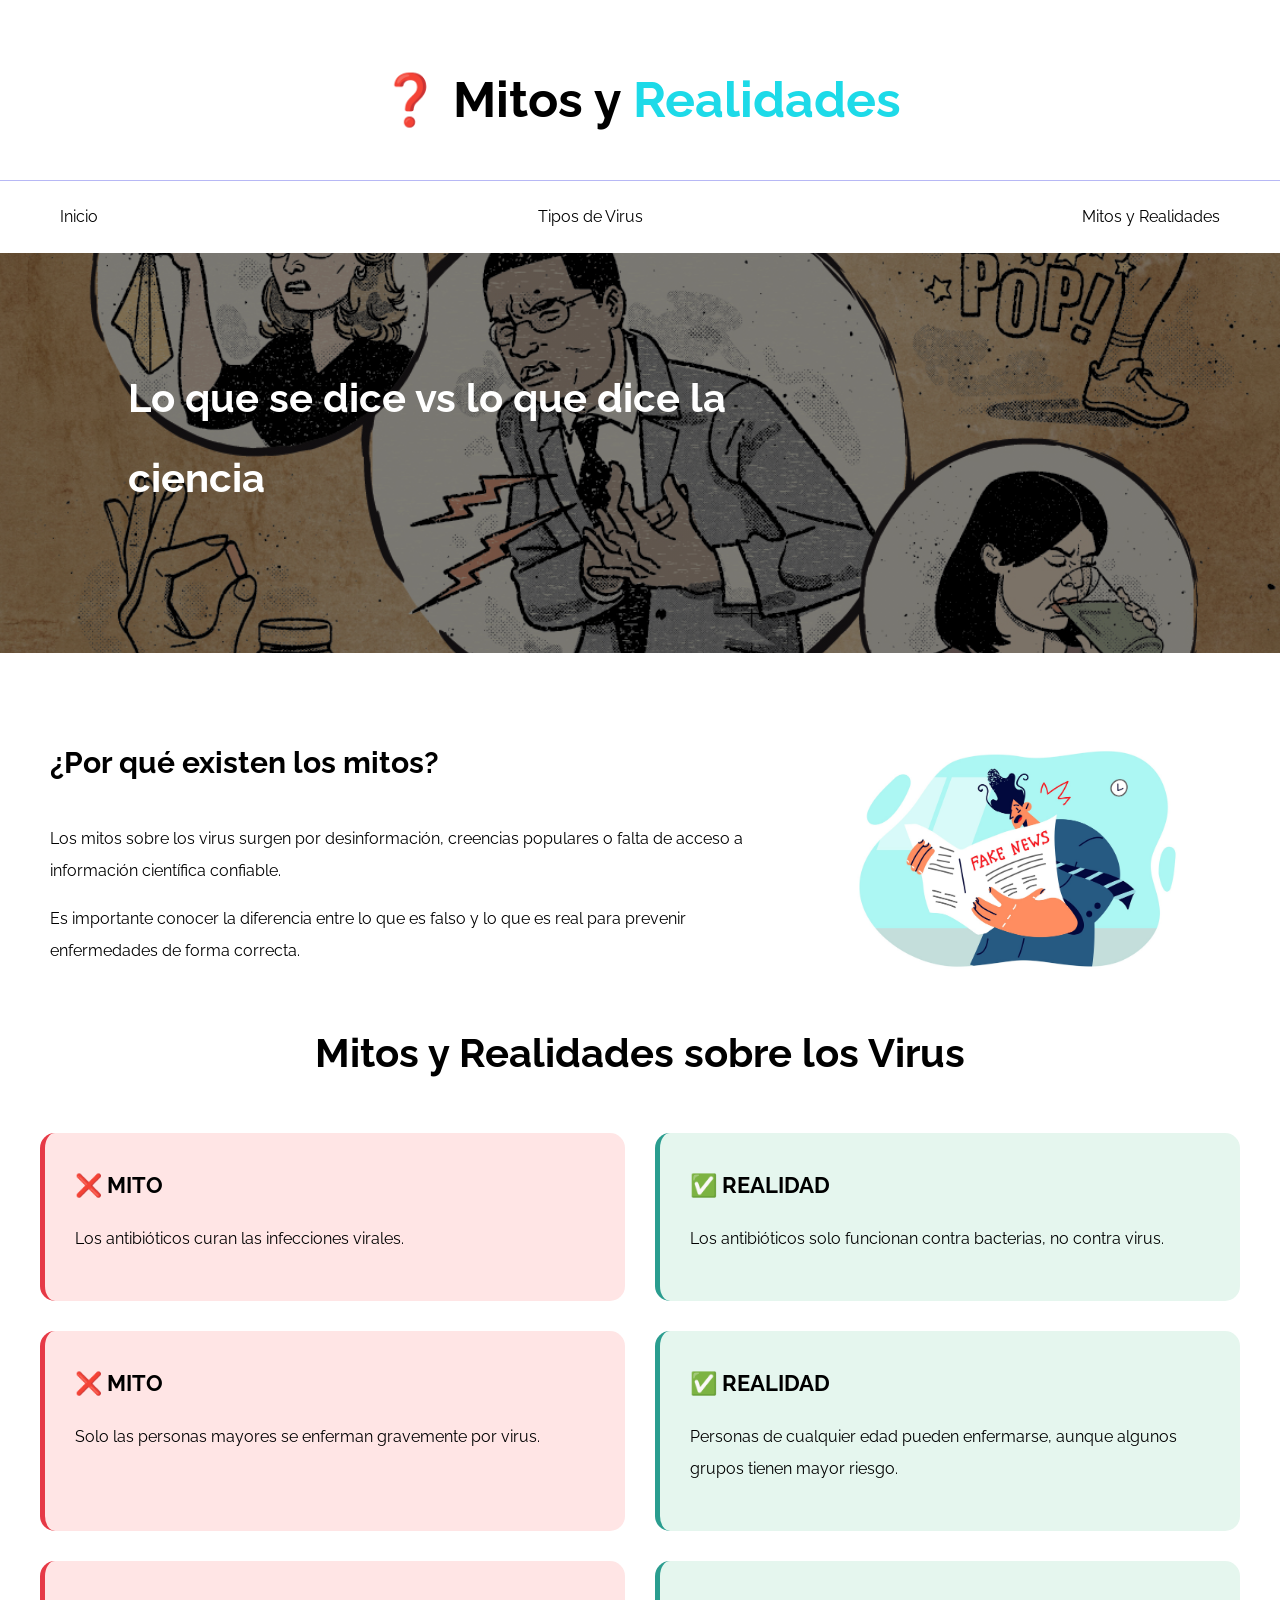
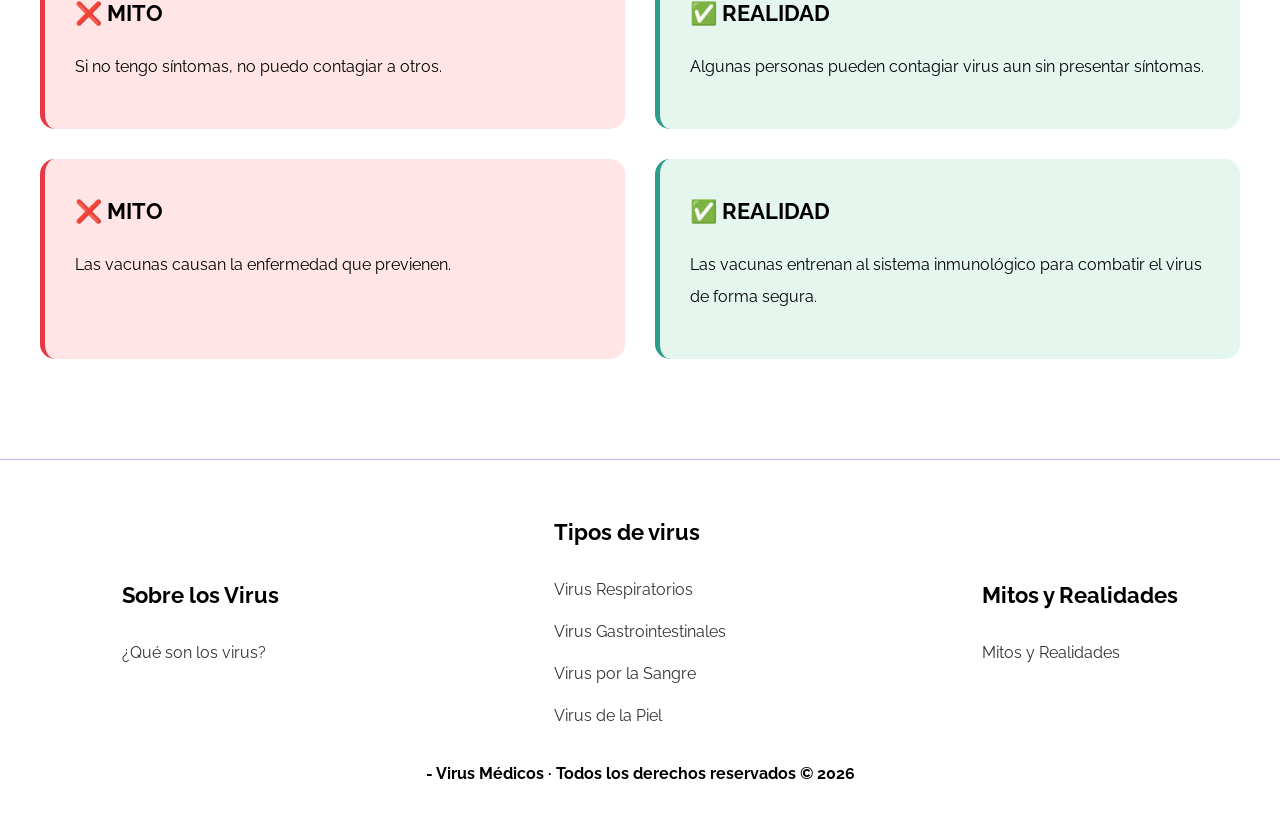
==== mitos-realidades.html @ 78aac9e4 "first commit" ====
<!DOCTYPE html>
<html lang="es">
<head>
    <meta charset="UTF-8">
    <meta name="viewport" content="width=device-width, initial-scale=1.0">

    <link rel="stylesheet" href="css/normalize.css">

    <link rel="preconnect" href="https://fonts.googleapis.com">
    <link rel="preconnect" href="https://fonts.gstatic.com" crossorigin>
    <link href="https://fonts.googleapis.com/css2?family=Playfair+Display:wght@400..900&family=Raleway:wght@300..900&display=swap" rel="stylesheet">
    <link rel="icon" href="img/favicon.webp" type="image/x-icon">
    <link rel="stylesheet" href="css/styles.css">
    <title>Mitos y Realidades</title>
</head>
<body class="page">

<header>
    <h1 class="nombre-sitio">
        ❓ Mitos y <span>Realidades</span>
    </h1>
</header>

<div class="contenedor-navegacion">
    <nav class="navegacion-principal contenedor">
        <a href="index.html">Inicio</a>
         <a href="index.html#tipos-virus">Tipos de Virus</a>
        <a href="mitos-realidades.html">Mitos y Realidades</a>
    </nav>
</div>

<!-- HERO -->
<section class="hero hero-mitos">
    <div class="hero-texto">
        <h2>Lo que se dice vs lo que dice la ciencia</h2>
    </div>
</section>

<main class="contenedor contenido-principal">

    <!-- INTRO -->
    <section class="bloque-con-imagen">
        <div class="texto">
            <h3>¿Por qué existen los mitos?</h3>
            <p>
                Los mitos sobre los virus surgen por desinformación, creencias populares
                o falta de acceso a información científica confiable.
            </p>
            <p>
                Es importante conocer la diferencia entre lo que es falso y lo que es real
                para prevenir enfermedades de forma correcta.
            </p>
        </div>
        <div class="img-wrapper virus-img">
            <img src="img/mitos.jpg" alt="Mitos y realidades">
        </div>
    </section>

    <!-- TARJETAS -->
    <section>
        <h2 class="text-center">Mitos y Realidades sobre los Virus</h2>

        <div class="grid-mitos">
            <div class="card-mito">
                <h4>❌ MITO</h4>
                <p>
                    Los antibióticos curan las infecciones virales.
                </p>
            </div>
            <div class="card-realidad">
                <h4>✅ REALIDAD</h4>
                <p>
                    Los antibióticos solo funcionan contra bacterias,
                    no contra virus.
                </p>
            </div>
            <div class="card-mito">
                <h4>❌ MITO</h4>
                <p>
                    Solo las personas mayores se enferman gravemente por virus.
                </p>
            </div>
            <div class="card-realidad">
                <h4>✅ REALIDAD</h4>
                <p>
                    Personas de cualquier edad pueden enfermarse,
                    aunque algunos grupos tienen mayor riesgo.
                </p>
            </div>
            <div class="card-mito">
                <h4>❌ MITO</h4>
                <p>
                    Si no tengo síntomas, no puedo contagiar a otros.
                </p>
            </div>

            <div class="card-realidad">
                <h4>✅ REALIDAD</h4>
                <p>
                    Algunas personas pueden contagiar virus
                    aun sin presentar síntomas.
                </p>
            </div>
            <div class="card-mito">
                <h4>❌ MITO</h4>
                <p>
                    Las vacunas causan la enfermedad que previenen.
                </p>
            </div>

            <div class="card-realidad">
                <h4>✅ REALIDAD</h4>
                <p>
                    Las vacunas entrenan al sistema inmunológico
                    para combatir el virus de forma segura.
                </p>
            </div>

        </div>
    </section>

</main>

<!-- Footer -->
<footer class="site-footer">
    <div class="contenedor footer-grid">

        <div class="footer-col">
            <h4>Sobre los Virus</h4>
            <a href="index.html">¿Qué son los virus?</a>
        </div>
        <div class="footer-col">
            <h4>Tipos de virus</h4>
            <a href="virus-respiratorios.html">Virus Respiratorios</a>
            <a href="virus-gastrointestinales.html">Virus Gastrointestinales</a>
            <a href="virus-sangre.html">Virus por la Sangre</a>
            <a href="virus-piel.html">Virus de la Piel</a>
        </div>
        <div class="footer-col">
            <h4>Mitos y Realidades</h4>
            <a href="mitos-realidades.html">Mitos y Realidades</a>
        </div>

    </div>

    <p class="copyright">
     <a href="chivo.html">- </a>Virus Médicos · Todos los derechos reservados &copy; 2026
    </p>
</footer>

</body>
</html>
---- css/styles.css ----
html {
    box-sizing: border-box;
    font-size: 62.5%;
}

*, *::before, *::after {
    box-sizing: inherit;
}

body {
    font-family: 'Raleway', sans-serif;
    font-size: 1.6rem;
    line-height: 2;
}

/* PANEOS */

@keyframes pageEnter {
  from {
    opacity: 0;
    transform: translateX(40px);
  }
  to {
    opacity: 1;
    transform: translateX(0);
  }
}

.page {
  animation: pageEnter 0.8s ease-out;
}


/* TITULOS */

h1, h2, h3, h4 {
    margin: 0 0 3rem 0;
}

h1 { font-size: 5rem; }
h2 { font-size: 4rem; }
h3 { font-size: 3rem; }
h4 { font-size: 2.2rem; }

/* GENERALES */

a {
    text-decoration: none;
    color: black;
}

.text-center {
    text-align: center;
}

.contenedor {
    max-width: 180rem;
    margin: 0 auto;
    display: grid;
    place-items: center;
}

/* HEADER */

.nombre-sitio {
    margin-top: 5rem;
    text-align: center;
}

.nombre-sitio span {
    color: #1ddae8;
}

/* NAVEGACIÓN */

.contenedor-navegacion {
    border-top: 0.1rem solid #b7b8f5;
}

.navegacion-principal {
    padding: 2rem 6rem;
    display: flex;
    justify-content: space-between;
}

/* HERO */
.hero-virus {
    background-image: linear-gradient(
        rgba(0,0,0,.5),
        rgba(0,0,0,.5)
    ), url("../img/hero-index.jpg");
    height: 40rem;
    background-size: cover;
    background-position: center;
    display: flex;
    align-items: center;
}

.hero-respiratorio {
    background-image: linear-gradient(
        rgba(0,0,0,.5),
        rgba(0,0,0,.5)
    ), url("../img/virus-respiratorio.jpg");
    height: 40rem;
    background-size: cover;
    background-position: center;
    display: flex;
    align-items: center;
}

.hero-piel {
    background-image: linear-gradient(
        rgba(0,0,0,.5),
        rgba(0,0,0,.5)
    ), url("../img/virus-piel.avif");
    height: 40rem;
    background-size: cover;
    background-position: center;
    display: flex;
    align-items: center;
}
.hero-sangre {
    background-image: linear-gradient(
        rgba(0,0,0,.5),
        rgba(0,0,0,.5)
    ), url("../img/virus-sangre.webp");
    height: 40rem;
    background-size: cover;
    background-position: center;
    display: flex;
    align-items: center;
}
.hero-gastrointestinal {
    background-image: linear-gradient(
        rgba(0,0,0,.5),
        rgba(0,0,0,.5)
    ), url("../img/virus-gastrointestinales.webp");
    height: 40rem;
    background-size: cover;
    background-position: center;
    display: flex;
    align-items: center;
}

.hero-mitos {
    background-image: linear-gradient(
        rgba(0,0,0,.5),
        rgba(0,0,0,.5)
    ), url("../img/mitos-realidades.jpg");
    height: 40rem;
    background-size: cover;
    background-position: center;
    display: flex;
    align-items: center;
}
.hero-texto {
    color: white;
    max-width: 60rem;
    margin-left: 10%;
}

/* CONTENIDO */

.contenido-principal {
    padding-top: 5rem;
}

.contenedor-info {
    background-color: #ffff;
    padding: 4rem 5rem;
    border-radius: 2rem;
}
.bloque-info {
    margin-bottom: 5rem;

}

.lista li {
    margin-bottom: 1rem;
}

.contenedor-inicial {
    display: grid;
    place-items: center;
    margin: 5rem 2rem;
    background-color: #2E7D32;
    border-radius: 2rem;
}

.contenedor-final {
    display: grid;
    place-items: center;
    margin: 5rem 2rem;
    background-color: #1565C0;
    border-radius: 2rem;
    color:white;
}

/* BLOQUES CON IMAGEN */
.bloque-con-imagen {
    display: grid;
    grid-template-columns: 2fr 1fr;
    gap: 4rem;
    align-items: center;
    margin: 3rem 5rem;
}

.bloque-con-imagen img {
    padding-right: 2rem;
    width: 30rem;
    height: auto;
}

.bloque-con-imagen.invertido {
    grid-template-columns: auto 2fr;
}

.img-wrapper {
    display: flex;
    justify-content: center;
    align-items: center;
}


/* TIPOS DE VIRUS */
.virus-link {
    text-decoration: none;
    color: inherit;
}

.virus-horizontal {
    display: grid;
    grid-template-columns: 1fr 2fr;
    gap: 4rem;
    align-items: center;
    margin: 5rem;
    padding: 3rem;
    border-radius: 1.5rem;
    transition: transform 0.3s, box-shadow 0.3s;
    background-color: #1565C0;
}

.virus-horizontal.invertido {
    grid-template-columns: 2fr 1fr;
}

.virus-horizontal:hover {
    transform: translateY(-5px);
    box-shadow: 0 1rem 2rem rgba(0,0,0,.15);
    cursor: pointer;
}

.virus-img img {
    width: 40rem;
    border-radius: 1rem;
}

.ejemplos {
    font-weight: bold;
    margin-top: 1rem;
}

.nota-click {
    text-align: center;
    font-style: italic;
    margin-top: 4rem;
}

/* TARJETAS DE VIRUS */

.grid-virus {
    display: grid;
    grid-template-columns: repeat(auto-fit, minmax(25rem, 1fr));
    gap: 3rem;
}

.card-virus {
    background-color: #f2f6ff;
    padding: 3rem;
    border-radius: 1rem;
    border-left: 0.5rem solid #037bc0;
}

.card-virus ul {
    padding-left: 2rem;
    margin-bottom: 1.5rem;
}

/* MITOS Y REALIDADES */

.grid-mitos {
    display: grid;
    grid-template-columns: repeat(2, 1fr);
    gap: 3rem;
    margin: 4rem;
}

.card-mito,
.card-realidad {
    padding: 3rem;
    border-radius: 1.5rem;
}

.card-mito {
    background-color: #ffe5e5;
    border-left: 0.5rem solid #e63946;
}

.card-realidad {
    background-color: #e5f6ee;
    border-left: 0.5rem solid #2a9d8f;
}

.card-mito h4,
.card-realidad h4 {
    margin-bottom: 1.5rem;
}




/* FOOTER */

.footer-grid {
    display: grid;
    grid-template-columns: repeat(auto-fit, minmax(20rem, 1fr));
    gap: 4rem;
}

.footer-col h4 {
    margin-bottom: 2rem;
}

.footer-col a {
    display: block;
    margin-bottom: 1rem;
    color: #333;
    transition: color 0.3s;
}

.footer-col a:hover {
    color: #037bc0;
}

.site-footer {
    border-top: 0.1rem solid #b7b8f5;
    margin-top: 6rem;
    padding: 5rem 0 3rem 0;
}

.copyright {
    text-align: center;
    font-weight: 700;
}


/* USO ESPECIAL (No vale si no se descubre) */

.chivo {
    min-height: 100vh; 
    display: flex;
    justify-content: center;
    align-items: center;
}

.juego {
    display: none;
    justify-content: center;
    margin: 5rem 0;
}
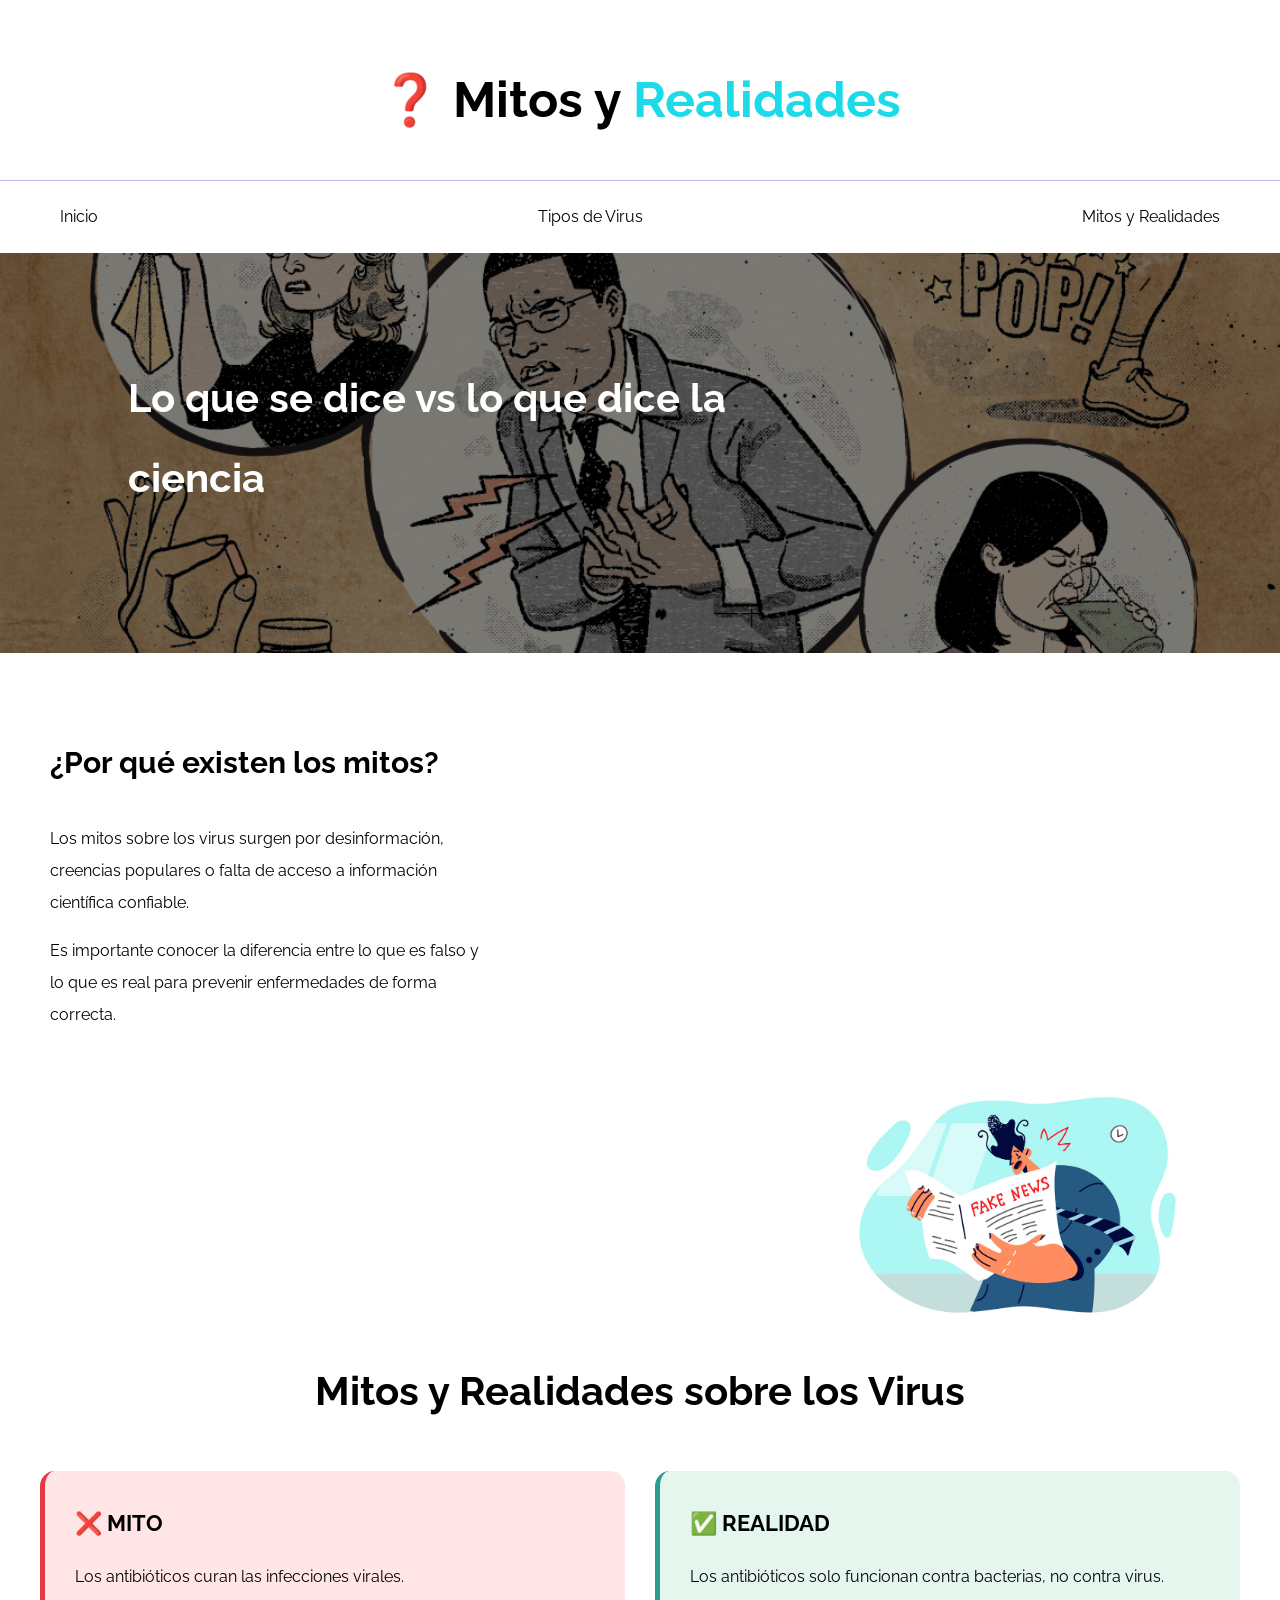
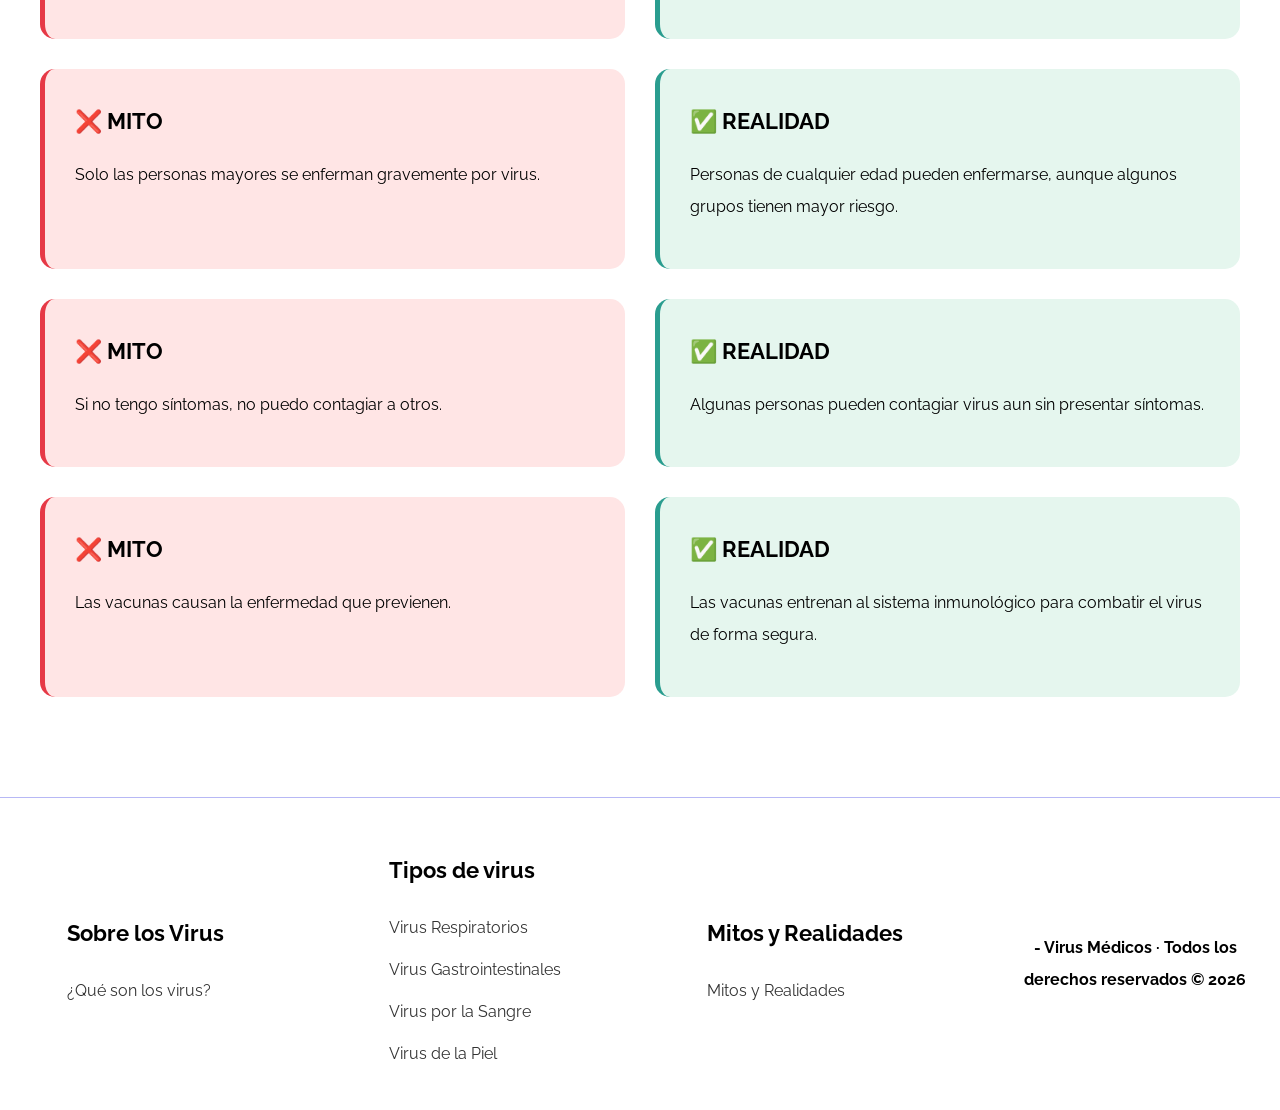
==== commit d6271c65: "Responsividad" ====
--- a/mitos-realidades.html
+++ b/mitos-realidades.html
@@ -22,9 +22,12 @@
 </header>
 
 <div class="contenedor-navegacion">
+    <button class="menu-toggle" aria-label="Abrir menú">
+        ☰
+    </button>
     <nav class="navegacion-principal contenedor">
-        <a href="index.html">Inicio</a>
-         <a href="index.html#tipos-virus">Tipos de Virus</a>
+        <a href="#">Inicio</a>
+        <a href="#tipos-virus">Tipos de Virus</a>
         <a href="mitos-realidades.html">Mitos y Realidades</a>
     </nav>
 </div>
@@ -141,12 +144,13 @@
             <a href="mitos-realidades.html">Mitos y Realidades</a>
         </div>
 
+        <p class="copyright">
+     <a href="chivo.html">- </a>Virus Médicos · Todos los derechos reservados &copy; 2026
+    </p>
     </div>
 
-    <p class="copyright">
-     <a href="chivo.html">- </a>Virus Médicos · Todos los derechos reservados &copy; 2026
-    </p>
+
 </footer>
-
+<script src="js/script.js"></script>
 </body>
 </html>
--- a/css/styles.css
+++ b/css/styles.css
@@ -83,6 +83,23 @@
     justify-content: space-between;
 }
 
+/* Wrapper solo para alinear botón */
+.nav-wrapper {
+    display: flex;
+    justify-content: space-between;
+    align-items: center;
+}
+
+/* Botón oculto en desktop */
+.menu-toggle {
+    display: none;
+    font-size: 3rem;
+    background: none;
+    border: none;
+    cursor: pointer;
+}
+
+
 /* HERO */
 .hero-virus {
     background-image: linear-gradient(
@@ -171,8 +188,7 @@
     border-radius: 2rem;
 }
 .bloque-info {
-    margin-bottom: 5rem;
-
+    margin: 10% 10%;
 }
 
 .lista li {
@@ -207,7 +223,8 @@
 
 .bloque-con-imagen img {
     padding-right: 2rem;
-    width: 30rem;
+    width: 100%;
+    max-width: 30rem;
     height: auto;
 }
 
@@ -223,6 +240,10 @@
 
 
 /* TIPOS DE VIRUS */
+.tipos-virus {
+}
+
+
 .virus-link {
     text-decoration: none;
     color: inherit;
@@ -231,16 +252,18 @@
 .virus-horizontal {
     display: grid;
     grid-template-columns: 1fr 2fr;
+    grid-template-areas: "imagen texto";
     gap: 4rem;
     align-items: center;
-    margin: 5rem;
-    padding: 3rem;
+    margin: 5rem 0;
+    padding: 3rem 5rem;
     border-radius: 1.5rem;
     transition: transform 0.3s, box-shadow 0.3s;
     background-color: #1565C0;
 }
 
 .virus-horizontal.invertido {
+    grid-template-areas: "texto imagen";
     grid-template-columns: 2fr 1fr;
 }
 
@@ -250,9 +273,17 @@
     cursor: pointer;
 }
 
+.virus-texto{
+    grid-area: texto;
+}
+
+.virus-img {
+    grid-area: imagen;
+}
+
 .virus-img img {
-    width: 40rem;
-    border-radius: 1rem;
+    width: 100%;
+    max-width: 40rem;
 }
 
 .ejemplos {
@@ -351,6 +382,7 @@
 .copyright {
     text-align: center;
     font-weight: 700;
+    width: 80%;
 }
 
 
@@ -368,3 +400,97 @@
     justify-content: center;
     margin: 5rem 0;
 }
+
+
+/* MEDIA QUERIES */
+
+@media (max-width: 772px) {
+
+    html {
+        font-size: 55%;
+    }
+
+    h1 { font-size: 3.2rem; }
+    h2 { font-size: 2.6rem; }
+    h3 { font-size: 2.2rem; }
+
+    .menu-toggle {
+        display: block;
+    }
+
+    .navegacion-principal {
+        position: absolute;
+        top: 100%;
+        left: 0;
+        width: 100%;
+        background: white;
+        flex-direction: column;
+        align-items: center;
+        gap: 2rem;
+        padding: 2rem 0;
+
+        max-height: 0;
+        overflow: hidden;
+        transition: max-height 0.4s ease;
+    }
+
+    .navegacion-principal.activo {
+        max-height: 300px;
+    }
+
+    .contenedor-navegacion {
+        position: relative;
+    }
+
+    .contenedor {
+        padding: 0 2rem;
+    }
+
+    .bloque-con-imagen {
+        display: flex;
+        flex-direction: column;
+        margin: 3rem 2rem;
+    }
+
+    .virus-horizontal {
+        display: flex;
+        flex-direction: column;
+        margin: 3rem 2rem;
+        padding: 2rem;
+    }
+
+    .hero-virus,
+    .hero-respiratorio,
+    .hero-piel,
+    .hero-sangre,
+    .hero-gastrointestinal,
+    .hero-mitos {
+        height: 30rem;
+    }
+
+    .contenedor-info {
+        display: flex;
+        flex-direction: column;
+        padding: 2.5rem;
+    }
+
+    .contenedor-final {
+        display: flex;
+        flex-direction: column;
+    }
+
+    .grid-mitos {
+        display: flex;
+        flex-direction: column;
+        margin: 2rem;
+    }
+
+    .footer-grid {
+        grid-template-columns: 1fr;
+        text-align: center;
+    }
+
+    .footer-col {
+        margin-bottom: 3rem;
+    }
+}
